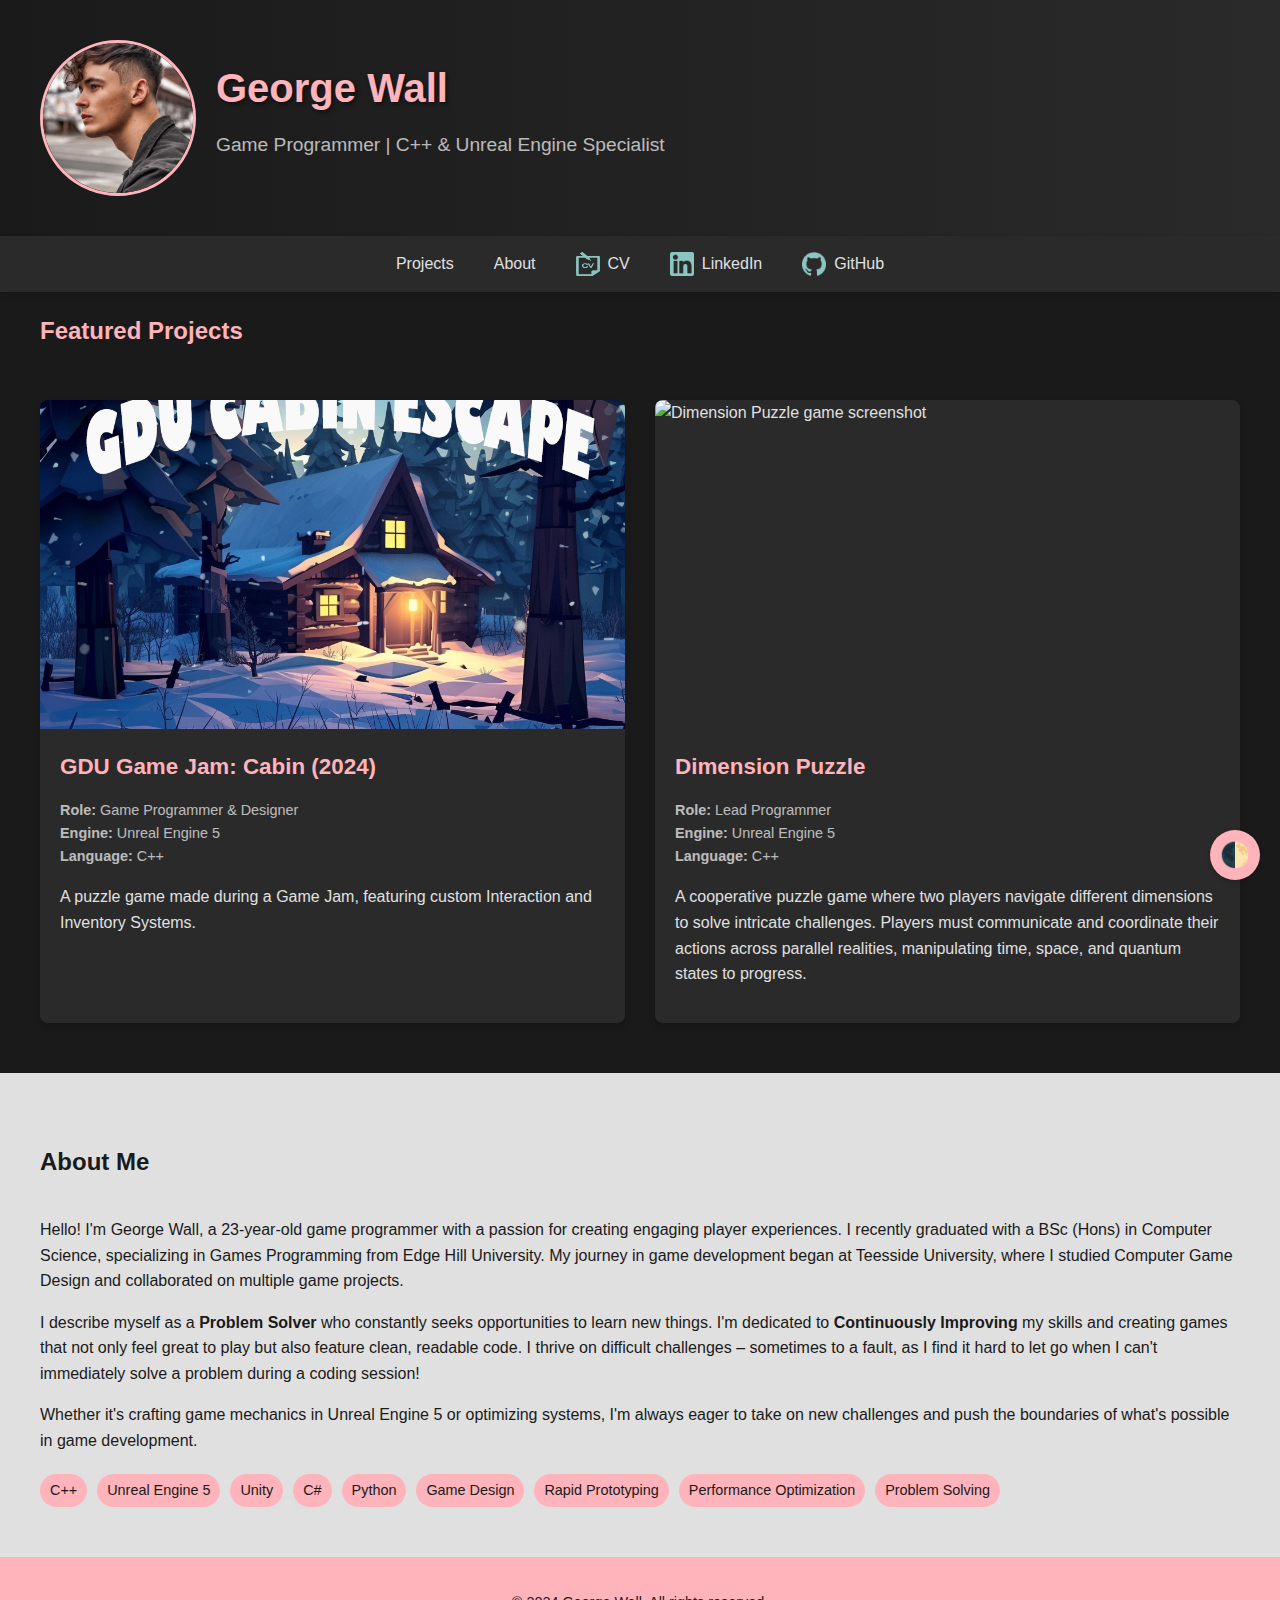
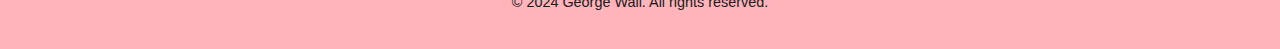
==== index.html @ 87a81df8 "Update index.html" ====
<!DOCTYPE html>
<html lang="en">
<head>
    <meta charset="UTF-8">
    <meta name="viewport" content="width=device-width, initial-scale=1.0">
    <title>George Wall - Game Programmer Portfolio</title>
    <style>
        :root {
            --background-color: #1a1a1a;
            --secondary-bg: #2a2a2a;
            --text-color: #e0e0e0;
            --accent-color: #ffb3ba;
            --accent-hover: #ff8c97;
        }
   body {
    font-family: 'Roboto', sans-serif;
    margin: 0;
    padding: 0;
    background-color: var(--background-color);
    color: var(--text-color);
    line-height: 1.6;
    transition: background-color 0.3s ease;
  }
  .container {
    max-width: 1200px;
    margin: 0 auto;
    padding: 0 20px;
  }
  header {
    background: linear-gradient(to right, #1a1a1a, #2a2a2a);
    padding: 40px 0;
    box-shadow: 0 2px 10px rgba(0,0,0,0.3);
  }
  .profile-section {
    display: flex;
    align-items: center;
    gap: 20px;
  }
  .profile-picture {
    width: 150px;
    height: 150px;
    border-radius: 50%;
    object-fit: cover;
    border: 3px solid var(--accent-color);
    transition: transform 0.3s ease;
  }
  .profile-picture:hover {
    transform: scale(1.05);
  }
  h1, h2, h3 {
    color: var(--accent-color);
  }
  h1 {
    font-size: 2.5em;
    margin: 0;
    text-shadow: 2px 2px 4px rgba(0,0,0,0.5);
  }
  .subtitle {
    font-size: 1.2em;
    color: var(--text-color);
    margin-top: 10px;
    opacity: 0.8;
  }
  nav {
    background-color: var(--secondary-bg);
    position: static;
    top: 0;
    z-index: 1000;
    box-shadow: 0 2px 5px rgba(0,0,0,0.2);
  }
  nav ul {
    list-style-type: none;
    padding: 0;
    margin: 0;
    display: flex;
    justify-content: center;
    align-items: center;
  }
  nav ul li {
    margin: 0;
  }
  nav ul li a {
    color: var(--text-color);
    text-decoration: none;
    padding: 15px 20px;
    display: flex;
    align-items: center;
    transition: background-color 0.3s ease, color 0.3s ease;
  }
  nav ul li a:hover, nav ul li a.active {
    background-color: var(--accent-color);
    color: var(--background-color);
  }
  .icon {
    width: 24px;
    height: 24px;
    margin-right: 8px;
  }
  .projects {
    display: grid;
    grid-template-columns: repeat(auto-fit, minmax(300px, 1fr));
    gap: 30px;
    margin-top: 50px;
  }
  .project-card {
    background-color: var(--secondary-bg);
    border-radius: 8px;
    overflow: hidden;
    transition: transform 0.3s ease, box-shadow 0.3s ease;
    box-shadow: 0 4px 6px rgba(0,0,0,0.1);
    cursor: pointer;
  }
  .project-card:hover {
    transform: translateY(-5px);
    box-shadow: 0 10px 20px rgba(0,0,0,0.2);
  }
  .project-thumbnail {
    position: relative;
    padding-top: 56.25%; /* 16:9 Aspect Ratio */
    overflow: hidden;
  }
  .project-thumbnail img {
    position: absolute;
    top: 0;
    left: 0;
    width: 100%;
    height: 100%;
    object-fit: cover;
    transition: transform 0.3s ease;
  }
  .project-card:hover .project-thumbnail img {
    transform: scale(1.05);
  }
  .project-info {
    padding: 20px;
  }
  .project-title {
    font-size: 1.4em;
    margin: 0 0 10px 0;
    color: var(--accent-color);
  }
  .project-details {
    font-size: 0.9em;
    color: var(--text-color);
    opacity: 0.8;
  }
  .btn {
    display: inline-block;
    padding: 10px 20px;
    background-color: var(--accent-color);
    color: var(--background-color);
    text-decoration: none;
    border-radius: 4px;
    margin-top: 15px;
    transition: background-color 0.3s ease, transform 0.3s ease;
    font-weight: bold;
    text-transform: uppercase;
    letter-spacing: 0.5px;
  }
  .btn:hover {
    background-color: var(--accent-hover);
    transform: translateY(-2px);
  }
  .about-me {
    background-color: var(--text-color);
    color: var(--background-color);
    padding: 50px 0;
    margin-top: 50px;
  }
  .about-me h2 {
    color: var(--background-color);
  }
  .about-me-content {
    display: flex;
    align-items: center;
    gap: 30px;
  }
  .about-me-text {
    flex: 1;
  }
  .skills {
    display: flex;
    flex-wrap: wrap;
    gap: 10px;
    margin-top: 20px;
  }
  .skill-tag {
    background-color: var(--accent-color);
    color: var(--background-color);
    padding: 5px 10px;
    border-radius: 20px;
    font-size: 0.9em;
  }
  footer {
    background-color: var(--accent-color);
    color: var(--background-color);
    text-align: center;
    padding: 20px 0;
    font-size: 0.9em;
  }
  .modal {
    display: none;
    position: fixed;
    z-index: 1001;
    left: 0;
    top: 0;
    width: 100%;
    height: 100%;
    overflow: auto;
    background-color: rgba(0,0,0,0.8);
  }
  .modal-content {
    background-color: var(--secondary-bg);
    margin: 10% auto;
    padding: 20px;
    border-radius: 8px;
    max-width: 600px;
    position: relative;
  }
  .close {
    color: var(--accent-color);
    float: right;
    font-size: 28px;
    font-weight: bold;
    cursor: pointer;
  }
  .close:hover {
    color: var(--accent-hover);
  }
  #theme-toggle {
    position: fixed;
    bottom: 20px;
    right: 20px;
    background-color: var(--accent-color);
    color: var(--background-color);
    border: none;
    border-radius: 50%;
    width: 50px;
    height: 50px;
    font-size: 24px;
    cursor: pointer;
    transition: background-color 0.3s ease, transform 0.3s ease;
    box-shadow: 0 2px 5px rgba(0,0,0,0.2);
  }
  #theme-toggle:hover {
    background-color: var(--accent-hover);
    transform: scale(1.1);
  }
  @media (max-width: 768px) {
    .projects {
      grid-template-columns: 1fr;
    }
    nav ul {
      flex-direction: column;
    }
    nav ul li a {
      text-align: center;
    }
    .about-me-content {
      flex-direction: column;
    }
    .profile-section {
      flex-direction: column;
      text-align: center;
    }
  }
</style>
</head>
<body>
  <header>
    <div class="container profile-section">
      <img src="Images/Intro_Pic.jpg" alt="George Wall profile picture" class="profile-picture" width="150" height="150">
      <div>
        <h1>George Wall</h1>
        <p class="subtitle">Game Programmer | C++ &amp; Unreal Engine Specialist</p>
      </div>
    </div>
  </header>

   <nav>
       <ul>
      <li><a href="#projects" class="nav-link">Projects</a></li>
      <li><a href="#about" class="nav-link">About</a></li>
            <li><a href="../Documents/GeorgeWall_CV.pdf" download class="nav-link">
                <img src="../Images/CV.png" alt="Download CV" class="icon" width="24" height="24">
                CV
            </a></li>
            <li><a href="https://www.linkedin.com/in/georgewall-/" target="_blank" rel="noopener noreferrer" class="nav-link">
                <img src="../Images/Linkedin.png" alt="LinkedIn" class="icon" width="24" height="24">
                LinkedIn
            </a></li>
            <li><a href="https://github.com/George-Wall" target="_blank" rel="noopener noreferrer" class="nav-link">
                <img src="../Images/Github.png" alt="GitHub" class="icon" width="24" height="24">
                GitHub
            </a></li>
        </ul>
    </nav>

<main class="container">
  <section id="projects">
    <h2>Featured Projects</h2>
    <div class="projects">
      <div class="project-card" data-project="cabin-escape">
        <div class="project-thumbnail">
          <img src="Images/GDUCOVER.png" alt="Cabin Escape game screenshot" width="300" height="169">
        </div>
        <div class="project-info">
          <h3 class="project-title">GDU Game Jam: Cabin (2024)</h3>
          <p class="project-details">
            <strong>Role:</strong> Game Programmer &amp; Designer<br>
            <strong>Engine:</strong> Unreal Engine 5<br>
            <strong>Language:</strong> C++
          </p>
          <p>A puzzle game made during a Game Jam, featuring custom Interaction and Inventory Systems.</p>
        </div>
      </div>
      
      <div class="project-card" data-project="dimension-puzzle">
        <div class="project-thumbnail">
          <img src="dimension-puzzle-thumbnail.jpg" alt="Dimension Puzzle game screenshot" width="300" height="169">
        </div>
        <div class="project-info">
          <h3 class="project-title">Dimension Puzzle</h3>
          <p class="project-details">
            <strong>Role:</strong> Lead Programmer<br>
            <strong>Engine:</strong> Unreal Engine 5<br>
            <strong>Language:</strong> C++
          </p>
          <p>A cooperative puzzle game where two players navigate different dimensions to solve intricate challenges. Players must communicate and coordinate their actions across parallel realities, manipulating time, space, and quantum states to progress.</p>
        </div>
      </div>
  </section>
</main>

<section id="about" class="about-me">
  <div class="container">
    <h2>About Me</h2>
    <div class="about-me-content">
      <div class="about-me-text">
        <p>Hello! I'm George Wall, a 23-year-old game programmer with a passion for creating engaging player experiences. I recently graduated with a BSc (Hons) in Computer Science, specializing in Games Programming from Edge Hill University. My journey in game development began at Teesside University, where I studied Computer Game Design and collaborated on multiple game projects.</p>
        
        <p>I describe myself as a <strong>Problem Solver</strong> who constantly seeks opportunities to learn new things. I'm dedicated to <strong>Continuously Improving</strong> my skills and creating games that not only feel great to play but also feature clean, readable code. I thrive on difficult challenges – sometimes to a fault, as I find it hard to let go when I can't immediately solve a problem during a coding session!</p>
    
        <p> Whether it's crafting game mechanics in Unreal Engine 5 or optimizing systems, I'm always eager to take on new challenges and push the boundaries of what's possible in game development.</p>
        
        <div class="skills">
          <span class="skill-tag">C++</span>
          <span class="skill-tag">Unreal Engine 5</span>
          <span class="skill-tag">Unity</span>
          <span class="skill-tag">C#</span>
          <span class="skill-tag">Python</span>
          <span class="skill-tag">Game Design</span>
          <span class="skill-tag">Rapid Prototyping</span>
          <span class="skill-tag">Performance Optimization</span>
          <span class="skill-tag">Problem Solving</span>
        </div>
      </div>
    </div>
  </div>
</section>

  <div id="projectModal" class="modal">
    <div class="modal-content">
      <span class="close">&times;</span>
      <h2 id="modalTitle"></h2>
      <div id="modalContent"></div>
    </div>
  </div>

  <button id="theme-toggle">🌓</button>

  <footer>
    <p>&copy; 2024 George Wall. All rights reserved.</p>
  </footer>

  <script>
    // Navigation highlighting
    const navLinks = document.querySelectorAll('.nav-link');
    const sections = document.querySelectorAll('section');

    window.addEventListener('scroll', () => {
      let current = '';
      sections.forEach(section => {
        const sectionTop = section.offsetTop;
        const sectionHeight = section.clientHeight;
        if (pageYOffset >= sectionTop - sectionHeight / 3) {
          current = section.getAttribute('id');
        }
      });

      navLinks.forEach(link => {
        link.classList.remove('active');
        if (link.getAttribute('href').slice(1) === current) {
          link.classList.add('active');
        }
      });
    });

// Project modal
        const modal = document.getElementById('projectModal');
        const modalTitle = document.getElementById('modalTitle');
        const modalContent = document.getElementById('modalContent');
        const projectCards = document.querySelectorAll('.project-card');
        const closeBtn = document.querySelector('.close');

        // Project links mapping
        const projectLinks = {
            'cosmic-cleanup': 'project4.html',
            'dimension-puzzle': 'PuzzleHelper.html',
            'eco-warriors': 'project3.html',
            'cabin-escape': 'project1.html'
        };

        projectCards.forEach(card => {
            card.addEventListener('click', () => {
                const project = card.getAttribute('data-project');
                modalTitle.textContent = card.querySelector('.project-title').textContent;
                modalContent.innerHTML = `
                    <p>${card.querySelector('.project-details').innerHTML}</p>
                    <p>${card.querySelector('p:last-of-type').textContent}</p>
                    <a href="${projectLinks[project]}" class="btn">View Full Project</a>
                `;
                modal.style.display = 'block';
            });
        });

        closeBtn.onclick = () => modal.style.display = 'none';
        window.onclick = event => {
            if (event.target == modal) modal.style.display = 'none';
        };

    // Theme toggle
    const themeToggle = document.getElementById('theme-toggle');
    const root = document.documentElement;
    let isDark = true;

    themeToggle.addEventListener('click', () => {
      isDark = !isDark;
      if (isDark) {
        root.style.setProperty('--background-color', '#1a1a1a');
        root.style.setProperty('--secondary-bg', '#2a2a2a');
        root.style.setProperty('--text-color', '#e0e0e0');
      } else {
        root.style.setProperty('--background-color', '#f0f0f0');
        root.style.setProperty('--secondary-bg', '#ffffff');
        root.style.setProperty('--text-color', '#333333');
      }
    });

    // Smooth scrolling for navigation links
    document.querySelectorAll('a[href^="#"]').forEach(anchor => {
      anchor.addEventListener('click', function (e) {
        e.preventDefault();
        document.querySelector(this.getAttribute('href')).scrollIntoView({
          behavior: 'smooth'
        });
      });
    });
  </script>
</body>
</html>
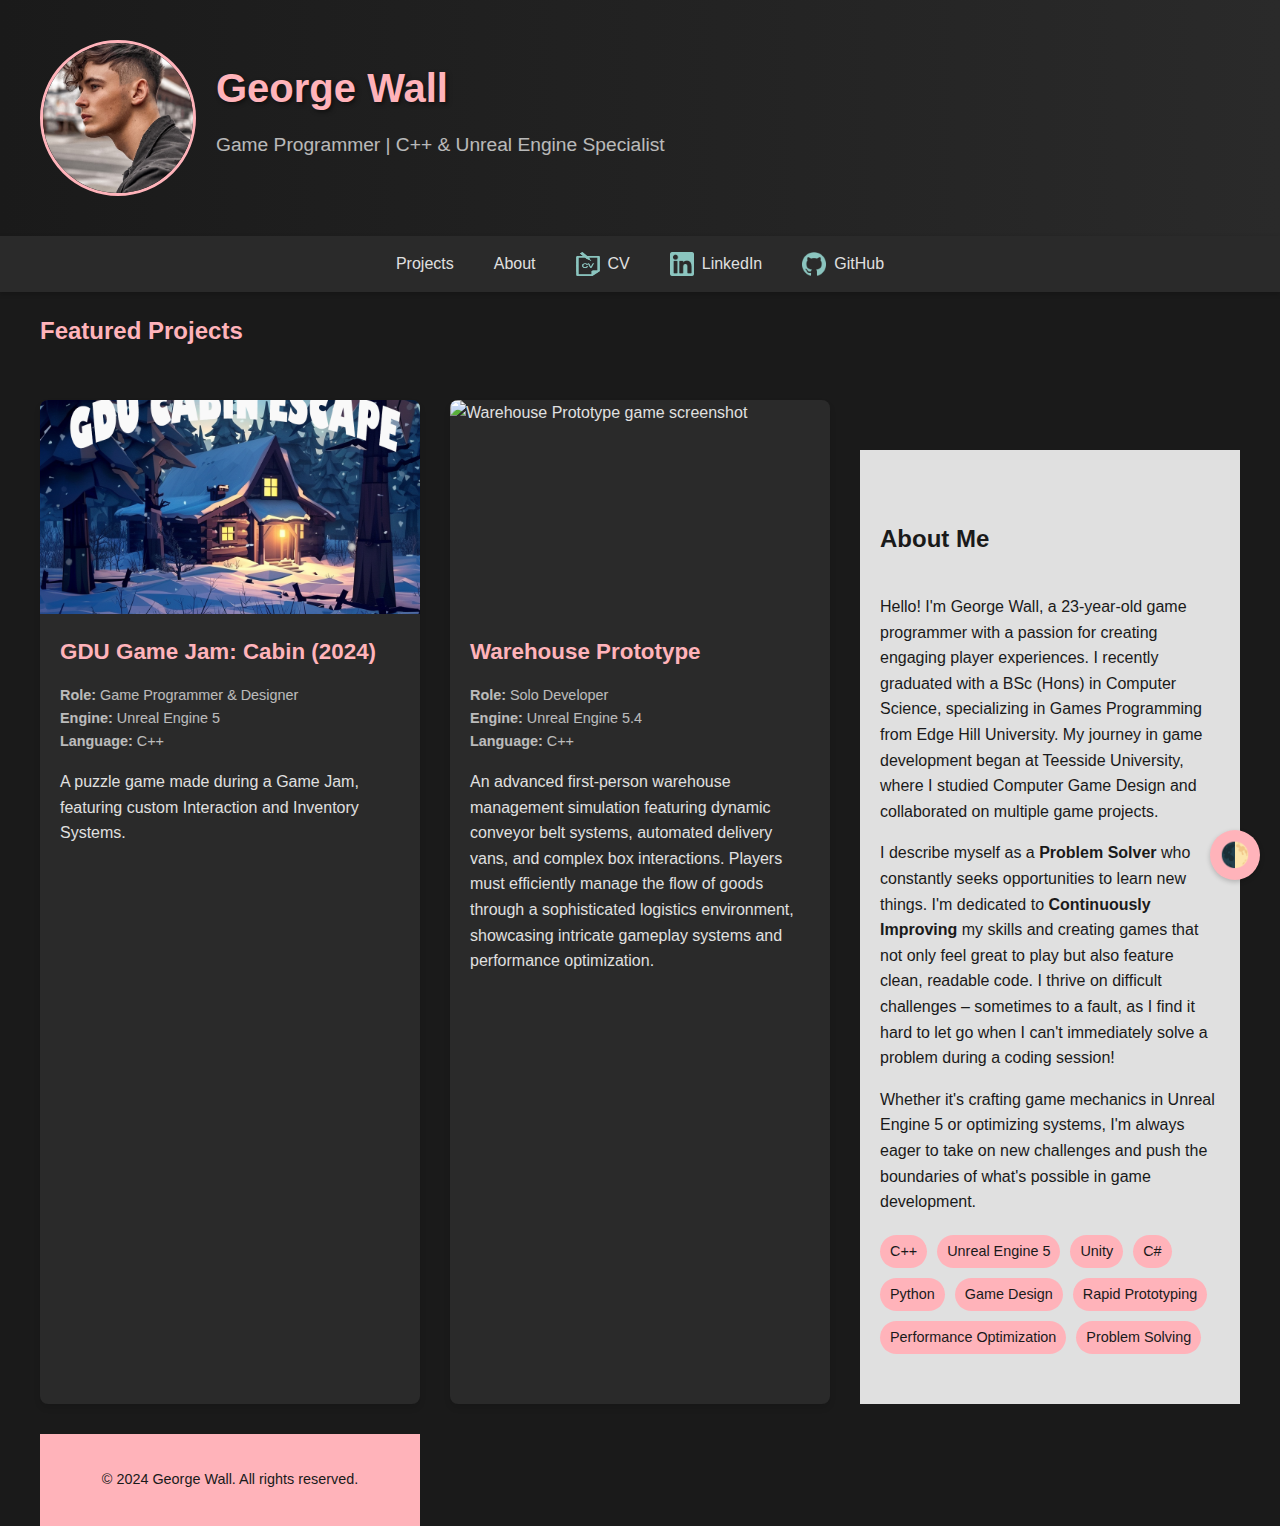
==== commit 6e2bc036: "Changed the Project Card for Project 2" ====
--- a/index.html
+++ b/index.html
@@ -315,22 +315,20 @@
         </div>
       </div>
       
-      <div class="project-card" data-project="dimension-puzzle">
-        <div class="project-thumbnail">
-          <img src="dimension-puzzle-thumbnail.jpg" alt="Dimension Puzzle game screenshot" width="300" height="169">
-        </div>
-        <div class="project-info">
-          <h3 class="project-title">Dimension Puzzle</h3>
-          <p class="project-details">
-            <strong>Role:</strong> Lead Programmer<br>
-            <strong>Engine:</strong> Unreal Engine 5<br>
-            <strong>Language:</strong> C++
-          </p>
-          <p>A cooperative puzzle game where two players navigate different dimensions to solve intricate challenges. Players must communicate and coordinate their actions across parallel realities, manipulating time, space, and quantum states to progress.</p>
-        </div>
-      </div>
-  </section>
-</main>
+<div class="project-card" data-project="Warehouse">
+  <div class="project-thumbnail">
+    <img src="Warehouse-thumbnail.jpg" alt="Warehouse Prototype game screenshot" width="300" height="169">
+  </div>
+  <div class="project-info">
+    <h3 class="project-title">Warehouse Prototype</h3>
+    <p class="project-details">
+      <strong>Role:</strong> Solo Developer<br>
+      <strong>Engine:</strong> Unreal Engine 5.4<br>
+      <strong>Language:</strong> C++
+    </p>
+    <p>An advanced first-person warehouse management simulation featuring dynamic conveyor belt systems, automated delivery vans, and complex box interactions. Players must efficiently manage the flow of goods through a sophisticated logistics environment, showcasing intricate gameplay systems and performance optimization.</p>
+  </div>
+</div>
 
 <section id="about" class="about-me">
   <div class="container">
@@ -406,7 +404,7 @@
         // Project links mapping
         const projectLinks = {
             'cosmic-cleanup': 'project4.html',
-            'dimension-puzzle': 'PuzzleHelper.html',
+            'Warehouse': 'project2.html',
             'eco-warriors': 'project3.html',
             'cabin-escape': 'project1.html'
         };
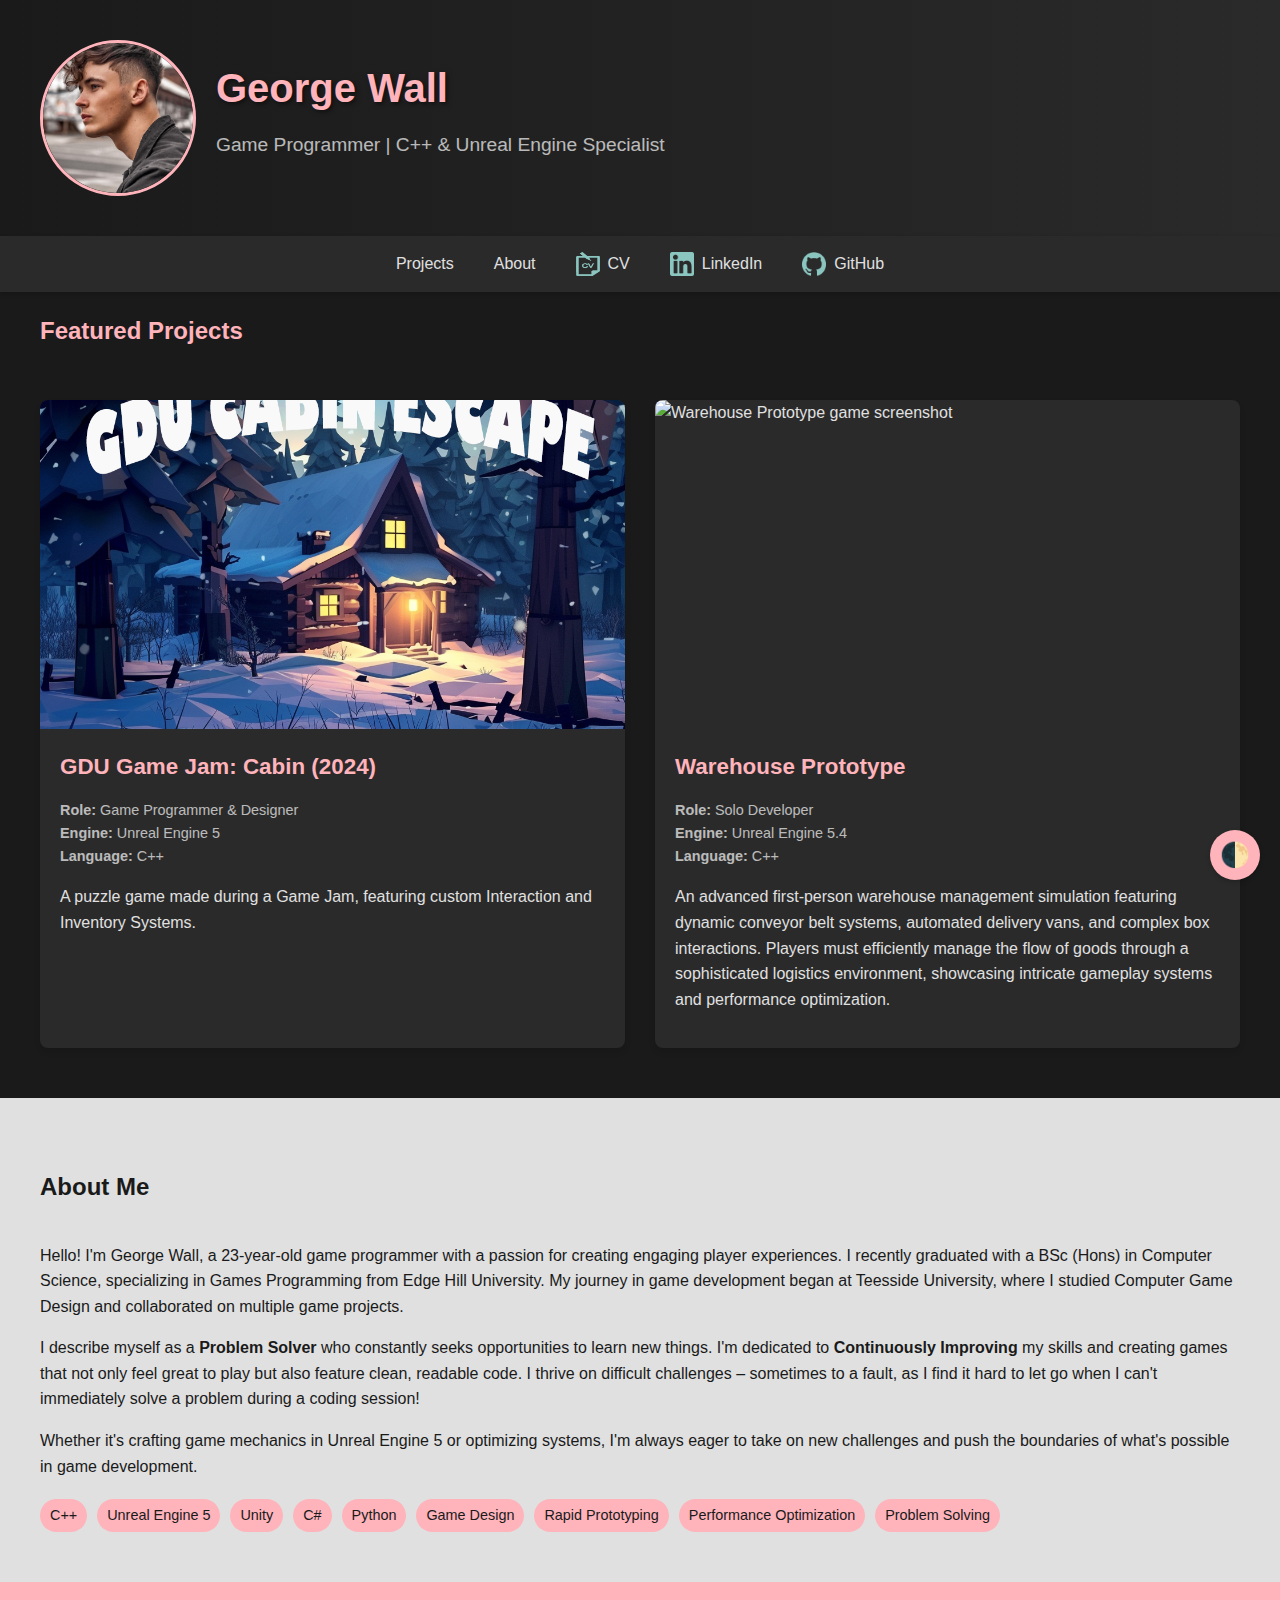
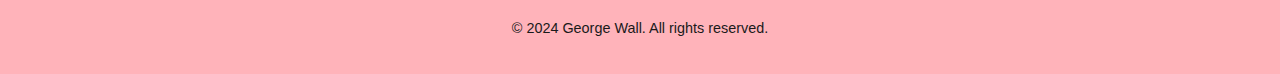
==== commit 9cb293a1: "Re-Added section header" ====
--- a/index.html
+++ b/index.html
@@ -329,6 +329,8 @@
     <p>An advanced first-person warehouse management simulation featuring dynamic conveyor belt systems, automated delivery vans, and complex box interactions. Players must efficiently manage the flow of goods through a sophisticated logistics environment, showcasing intricate gameplay systems and performance optimization.</p>
   </div>
 </div>
+</section>
+</main>
 
 <section id="about" class="about-me">
   <div class="container">
